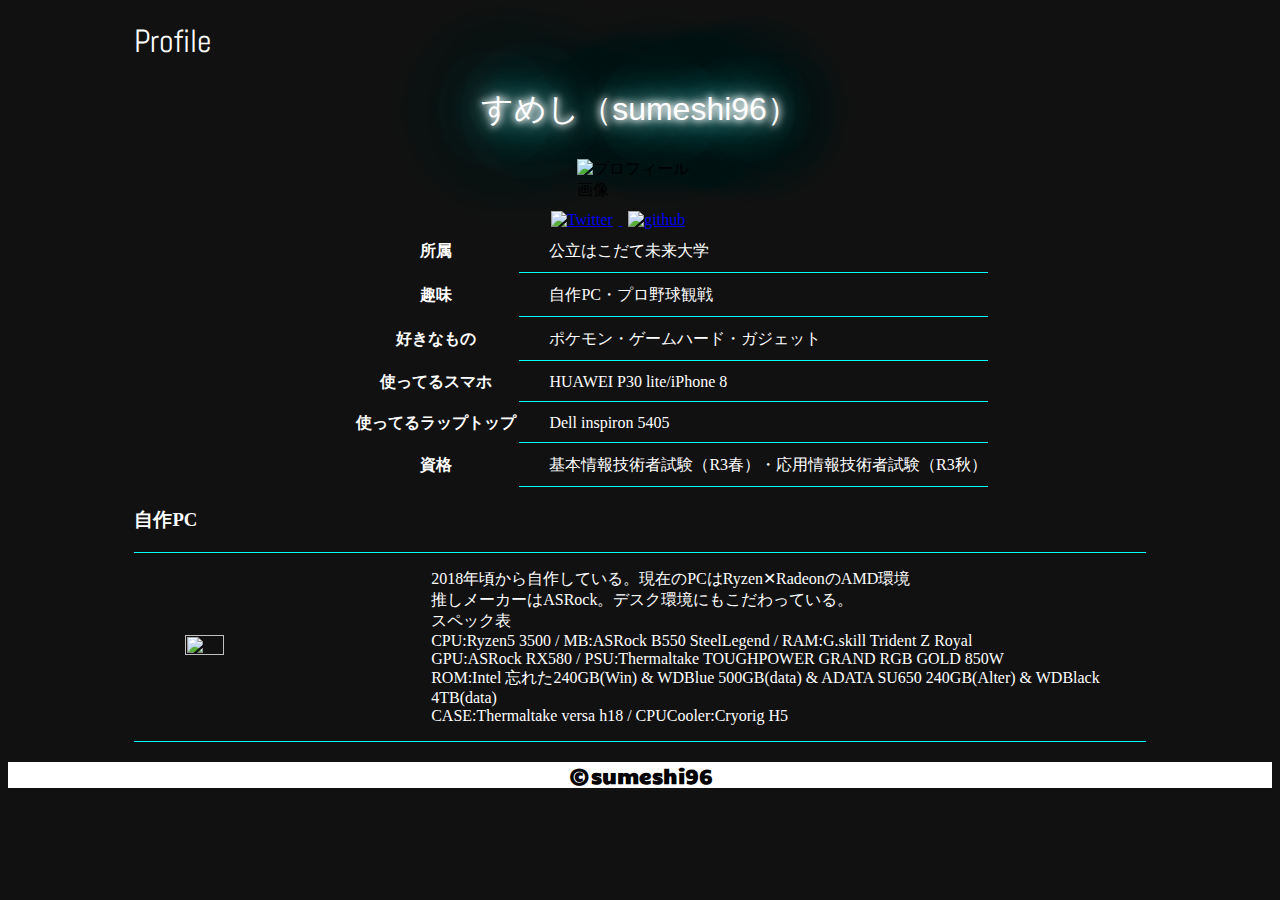
==== index.html @ e26fe9ff "2/14" ====
<!DOCTYPE html>
<html lang="ja">

<head>
    <meta charset="utf-8">
    <meta name="viewport" content="width=device-width,initial-scale=1.0">
    <title>sumeshi.tech(仮)</title>
    <link rel="stylesheet" type="text/css" href="style.css">
    <script src="main.js"></script>
</head>

<body>
    <header>
        <!--ここにSVGアニメーション入れたい-->
        <!--AfterEffectでつくろうかな-->

    </header>
    <div class="info-segment">
        <h1>Profile</h1>
        <h2>すめし（sumeshi96）</h2>
        <img src="/image/mikerou.jpg" alt="プロフィール画像" class="profile-picture">
        <div class="link-segment">
            <a href="https://twitter.com/Sumeshi96_FUN" class="link">
                <img src="/image/twitter.jpeg" alt="Twitter" class="link-button">
            </a>
            <a href="https://github.com/sumeshi96" class="link">
                <img src="/image/github.jpeg" alt="github" class="link-button">
            </a>
        </div>
        <table class="profile">
            <tr>
                <th>所属</th>
                <td>公立はこだて未来大学</td>
            </tr>
            <tr>
                <th>趣味</th>
                <td>自作PC・プロ野球観戦</td>
            </tr>
            <tr>
                <th>好きなもの</th>
                <td>ポケモン・ゲームハード・ガジェット</td>
            </tr>
            <tr>
                <th>使ってるスマホ</th>
                <td>HUAWEI P30 lite/iPhone 8</td>
            </tr>
            <tr>
                <th>使ってるラップトップ</th>
                <td>Dell inspiron 5405</td>
            </tr>
            <tr>
                <th>資格</th>
                <td>基本情報技術者試験（R3春）・応用情報技術者試験（R3秋）</td>
            </tr>
        </table>
    </div>

    <div class="article">
        <h3>自作PC</h3>
        <article id="zisaku">
            <img src="/image/AQUA.jpg" class="article_image">
            <div class="article_text">
                <p>
                    2018年頃から自作している。現在のPCはRyzen✕RadeonのAMD環境<br>
                    推しメーカーはASRock。デスク環境にもこだわっている。<br>
                    スペック表<br>
                    CPU:Ryzen5 3500 / MB:ASRock B550 SteelLegend / RAM:G.skill Trident Z Royal<br>
                    GPU:ASRock RX580 / PSU:Thermaltake TOUGHPOWER GRAND RGB GOLD 850W<br>
                    ROM:Intel 忘れた240GB(Win) & WDBlue 500GB(data) & ADATA SU650 240GB(Alter) & WDBlack 4TB(data)<br>
                    CASE:Thermaltake versa h18 / CPUCooler:Cryorig H5<br>
                </p>
            </div>
        </article>

    </div>

    <footer>
        <h6>&copy;sumeshi96</h6>
    </footer>
</body>

</html>
---- style.css ----
@import url('https://fonts.googleapis.com/css2?family=Abel&family=Candal&family=Kosugi+Maru&display=swap');
/*
font-family: 'Abel', sans-serif;
font-family: 'Candal', sans-serif;
font-family: 'Kosugi Maru', sans-serif;
*/

body{
        background-color:#111111;
}

h1{
    color:white;
    margin-left:10%;
    font-family: 'Abel', sans-serif;
    font-weight:100;
}

h2{
    font-size:200%;
    text-align:center;
    color:white;
    text-shadow: 
    0 0 7px #fff,
    0 0 10px #fff,
    0 0 21px #fff,
    0 0 42px #00FFFF,
    0 0 82px #00FFFF,
    0 0 92px #00FFFF,
    0 0 102px #00FFFF,
    0 0 151px #00FFFF;
    font-weight:100;
    font-family: 'Kosugi Maru', sans-serif;
}

.profile-picture{
    display:block;
    margin-left:auto;
    margin-right:auto;
    width:10%;
}

.link-segment{
    width:15%;
    display:block;
    margin-left:auto;
    margin-right:auto;
    padding-top:10px;
}

.link-button{
    width:40%;
    padding-left:3%;
    padding-right:3%
}

.profile{
    color:white;
    text-align:center;
    margin-left:auto;
    margin-right:auto;
    padding-left:5%;
}

@media screen and (max-width:400px){
    .profile{
        font-size:50%;
    }
}

.profile tr td {
    color:white;
    padding-top:10px;
    padding-bottom:10px;
    padding-left:30px;
    text-align:left;
    border-bottom: 1px solid #00FFFF;
}

article{
    border-top:1px solid #00FFFF;
    border-bottom:1px solid #00FFFF;
    display:flex;
    justify-content:space-around;
    margin-bottom:2%;
}

@media screen and (max-width:400px){
    article{
        display:flex;
        flex-direction:column;
        border-top:1px solid #00FFFF;
        border-bottom:1px solid #00FFFF;
        margin-bottom:2%;
    }
}

.article{
    color:white;
    margin-left:10%;
    margin-right:10%;
}

.article_image{
    width:20%;
    height:20%;
    margin-left:5%;
    margin-right:5%;
    margin-top:auto;
    margin-bottom:auto;
}

@media screen and (max-width:400px){
    .article_text{
        font-size:50%;
        margin-left:5%;
        margin-right:5%;
    }
}

h3{
    clear:both;
    color:white;
}

footer{
    background-color:white;
    width:100%;
    bottom:0;
    margin-top:0px;
    margin-bottom:0px;
}

h6{
    margin-top:0px;
    margin-bottom:0px;
    text-align:center;
    font-size:20px;
    color:black;
    font-family: 'Candal', sans-serif;
}
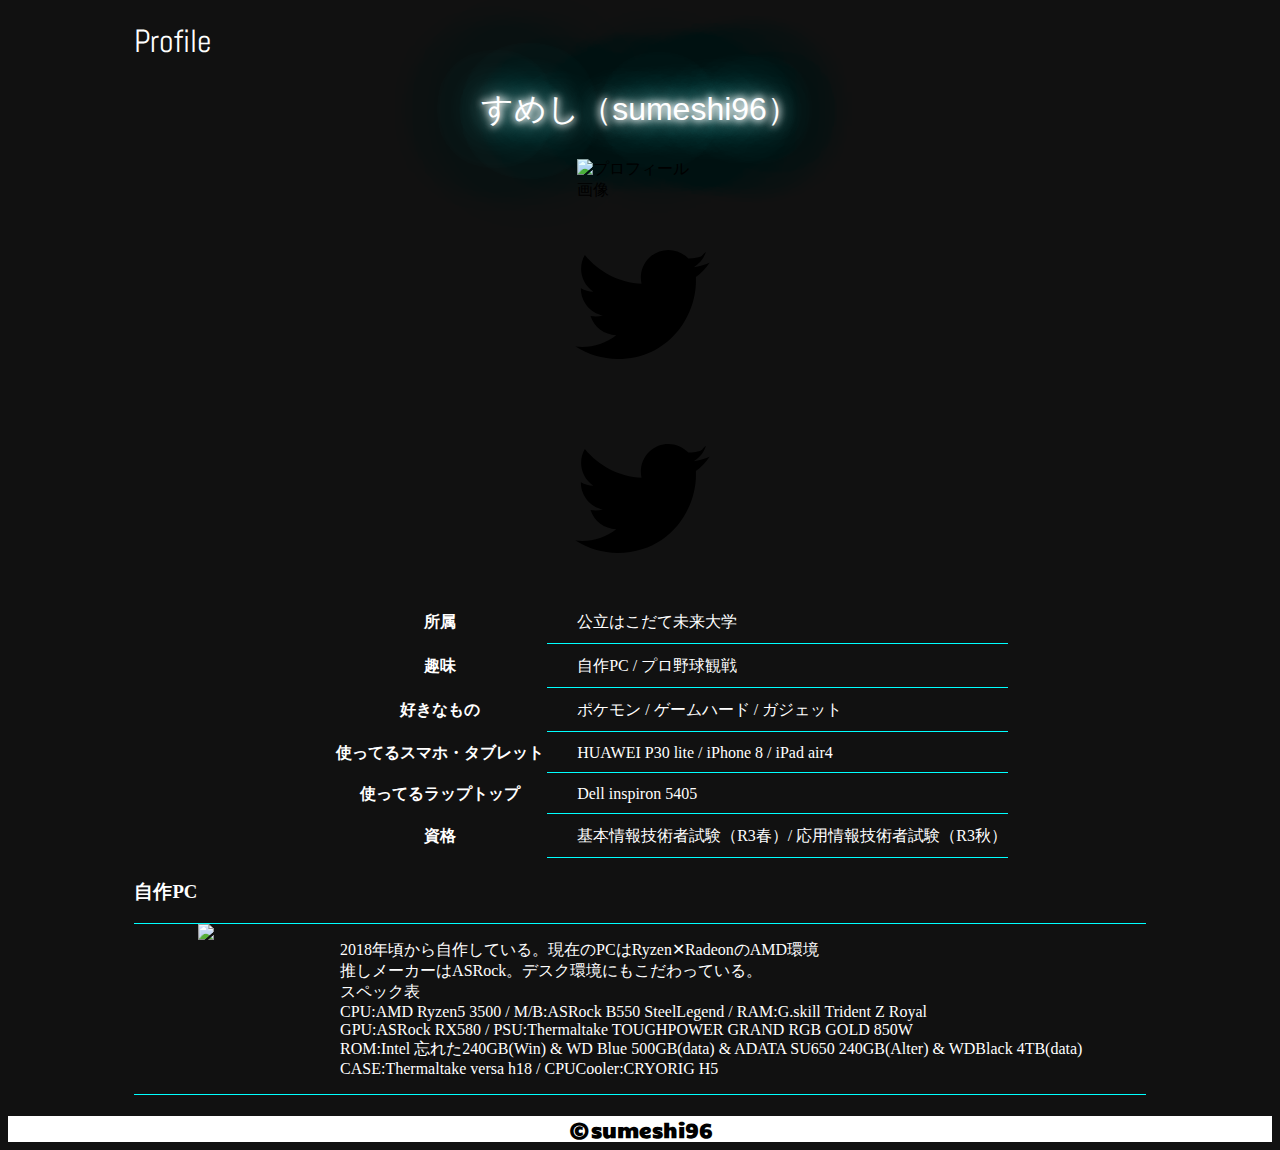
==== commit 874d264a: "WIP" ====
--- a/index.html
+++ b/index.html
@@ -6,13 +6,18 @@
     <meta name="viewport" content="width=device-width,initial-scale=1.0">
     <title>sumeshi.tech(仮)</title>
     <link rel="stylesheet" type="text/css" href="style.css">
+    <!--<link rel="stylesheet" type="text/css" href="mini.css" media="screen and (min-width:375px) and (max-width:600px)">-->
     <script src="main.js"></script>
 </head>
 
 <body>
+
+    <!--見たな・・・冗長なコードあったらこっそり教えて・・・-->
+
+
     <header>
         <!--ここにSVGアニメーション入れたい-->
-        <!--AfterEffectでつくろうかな-->
+        <!--手書きでやることになった・・・-->
 
     </header>
     <div class="info-segment">
@@ -21,12 +26,44 @@
         <img src="/image/mikerou.jpg" alt="プロフィール画像" class="profile-picture">
         <div class="link-segment">
             <a href="https://twitter.com/Sumeshi96_FUN" class="link">
-                <img src="/image/twitter.jpeg" alt="Twitter" class="link-button">
+                <svg class="twitter-icon" version="1.1" id="Logo" xmlns="http://www.w3.org/2000/svg"
+                    xmlns:xlink="http://www.w3.org/1999/xlink" x="0px" y="0px" viewBox="-55 -70 348 350"
+                    style="enable-background:new 0 0 248 204;" xml:space="preserve">
+                    <g id="Logo_1_">
+                        <path id="white_background" class="st0"
+                            d="M221.95,51.29c0.15,2.17,0.15,4.34,0.15,6.53c0,66.73-50.8,143.69-143.69,143.69v-0.04
+		                        C50.97,201.51,24.1,193.65,1,178.83c3.99,0.48,8,0.72,12.02,0.73c22.74,0.02,44.83-7.61,62.72-21.66
+		                        c-21.61-0.41-40.56-14.5-47.18-35.07c7.57,1.46,15.37,1.16,22.8-0.87C27.8,117.2,10.85,96.5,10.85,72.46c0-0.22,0-0.43,0-0.64
+		                        c7.02,3.91,14.88,6.08,22.92,6.32C11.58,63.31,4.74,33.79,18.14,10.71c25.64,31.55,63.47,50.73,104.08,52.76
+		                        c-4.07-17.54,1.49-35.92,14.61-48.25c20.34-19.12,52.33-18.14,71.45,2.19c31.31-2.23,22.15-6.38,32.07-12.26
+		                        c-3.77,11.69-11.66,21.62-22.2,27.93c10.01-1.18,19.79-3.86,29-7.95C240.37,35.29,231.83,44.14,221.95,51.29z" />
+                    </g>
+                </svg>
+                <!-- <img src="/image/twitter.jpeg" alt="Twitter" class="link-button"> -->
             </a>
+            <a href="https://twitter.com/Sumeshi96_FUN" class="link">
+                <svg class="twitter-icon" version="1.1" id="Logo" xmlns="http://www.w3.org/2000/svg"
+                    xmlns:xlink="http://www.w3.org/1999/xlink" x="0px" y="0px" viewBox="-55 -70 348 350"
+                    style="enable-background:new 0 0 248 204;" xml:space="preserve">
+                    <g id="Logo_1_">
+                        <path id="white_background" class="st0"
+                            d="M221.95,51.29c0.15,2.17,0.15,4.34,0.15,6.53c0,66.73-50.8,143.69-143.69,143.69v-0.04
+		                        C50.97,201.51,24.1,193.65,1,178.83c3.99,0.48,8,0.72,12.02,0.73c22.74,0.02,44.83-7.61,62.72-21.66
+		                        c-21.61-0.41-40.56-14.5-47.18-35.07c7.57,1.46,15.37,1.16,22.8-0.87C27.8,117.2,10.85,96.5,10.85,72.46c0-0.22,0-0.43,0-0.64
+		                        c7.02,3.91,14.88,6.08,22.92,6.32C11.58,63.31,4.74,33.79,18.14,10.71c25.64,31.55,63.47,50.73,104.08,52.76
+		                        c-4.07-17.54,1.49-35.92,14.61-48.25c20.34-19.12,52.33-18.14,71.45,2.19c31.31-2.23,22.15-6.38,32.07-12.26
+		                        c-3.77,11.69-11.66,21.62-22.2,27.93c10.01-1.18,19.79-3.86,29-7.95C240.37,35.29,231.83,44.14,221.95,51.29z" />
+                    </g>
+                </svg>
+                <!-- <img src="/image/twitter.jpeg" alt="Twitter" class="link-button"> -->
+            </a>
+            <!--
             <a href="https://github.com/sumeshi96" class="link">
                 <img src="/image/github.jpeg" alt="github" class="link-button">
             </a>
+            -->
         </div>
+
         <table class="profile">
             <tr>
                 <th>所属</th>
@@ -34,15 +71,15 @@
             </tr>
             <tr>
                 <th>趣味</th>
-                <td>自作PC・プロ野球観戦</td>
+                <td>自作PC / プロ野球観戦</td>
             </tr>
             <tr>
                 <th>好きなもの</th>
-                <td>ポケモン・ゲームハード・ガジェット</td>
+                <td>ポケモン / ゲームハード / ガジェット</td>
             </tr>
             <tr>
-                <th>使ってるスマホ</th>
-                <td>HUAWEI P30 lite/iPhone 8</td>
+                <th>使ってるスマホ・タブレット</th>
+                <td>HUAWEI P30 lite / iPhone 8 / iPad air4</td>
             </tr>
             <tr>
                 <th>使ってるラップトップ</th>
@@ -50,7 +87,7 @@
             </tr>
             <tr>
                 <th>資格</th>
-                <td>基本情報技術者試験（R3春）・応用情報技術者試験（R3秋）</td>
+                <td>基本情報技術者試験（R3春）/ 応用情報技術者試験（R3秋）</td>
             </tr>
         </table>
     </div>
@@ -58,16 +95,16 @@
     <div class="article">
         <h3>自作PC</h3>
         <article id="zisaku">
-            <img src="/image/AQUA.jpg" class="article_image">
-            <div class="article_text">
+            <img src="/image/AQUA.jpg" class="article-image">
+            <div class="article-text">
                 <p>
                     2018年頃から自作している。現在のPCはRyzen✕RadeonのAMD環境<br>
                     推しメーカーはASRock。デスク環境にもこだわっている。<br>
                     スペック表<br>
-                    CPU:Ryzen5 3500 / MB:ASRock B550 SteelLegend / RAM:G.skill Trident Z Royal<br>
+                    CPU:AMD Ryzen5 3500 / M/B:ASRock B550 SteelLegend / RAM:G.skill Trident Z Royal<br>
                     GPU:ASRock RX580 / PSU:Thermaltake TOUGHPOWER GRAND RGB GOLD 850W<br>
-                    ROM:Intel 忘れた240GB(Win) & WDBlue 500GB(data) & ADATA SU650 240GB(Alter) & WDBlack 4TB(data)<br>
-                    CASE:Thermaltake versa h18 / CPUCooler:Cryorig H5<br>
+                    ROM:Intel 忘れた240GB(Win) & WD Blue 500GB(data) & ADATA SU650 240GB(Alter) & WDBlack 4TB(data)<br>
+                    CASE:Thermaltake versa h18 / CPUCooler:CRYORIG H5<br>
                 </p>
             </div>
         </article>
--- a/mini.css
+++ b/mini.css
@@ -0,0 +1,133 @@
+@import url('https://fonts.googleapis.com/css2?family=Abel&family=Candal&family=Kosugi+Maru&display=swap');
+/*
+font-family: 'Abel', sans-serif;
+font-family: 'Candal', sans-serif;
+font-family: 'Kosugi Maru', sans-serif;
+*/
+
+body{
+        background-color:#111111;
+}
+
+h1{
+    color:white;
+    margin-left:10%;
+    font-family: 'Abel', sans-serif;
+    font-weight:100;
+}
+
+h2{
+    font-size:200%;
+    text-align:center;
+    color:white;
+    text-shadow: 
+    0 0 7px #fff,
+    0 0 10px #fff,
+    0 0 21px #fff,
+    0 0 42px #FF00FF,
+    0 0 82px #FF00FF,
+    0 0 92px #FF00FF,
+    0 0 102px #FF00FF,
+    0 0 151px #FF00FF;
+    font-weight:100;
+    font-family: 'Kosugi Maru', sans-serif;
+}
+
+.profile-picture{
+    display:block;
+    margin-left:auto;
+    margin-right:auto;
+    width:10%;
+}
+
+.link-segment{
+    width:15%;
+    display:block;
+    margin-left:auto;
+    margin-right:auto;
+    padding-top:10px;
+}
+
+.link-button{
+    width:40%;
+    padding-left:3%;
+    padding-right:3%
+}
+
+.st0 {
+    fill: #1D9BF0;
+}
+
+.profile{
+    color:white;
+    text-align:center;
+    margin-left:auto;
+    margin-right:auto;
+    padding-left:5%;
+}
+
+@media screen and (max-width:400px){
+    .profile{
+        font-size:50%;
+    }
+}
+
+.profile tr td {
+    color:white;
+    padding-top:10px;
+    padding-bottom:10px;
+    padding-left:30px;
+    text-align:left;
+    border-bottom: 1px solid #FF00FF;
+}
+    
+article{
+    display:flex;
+    flex-direction:column;
+    border-top:1px solid #FF00FF;
+    border-bottom:1px solid #FF00FF;
+    margin-bottom:2%;
+}
+
+.article{
+    color:white;
+    margin-left:10%;
+    margin-right:10%;
+}
+
+.article_image{
+    width:20%;
+    height:20%;
+    margin-left:5%;
+    margin-right:5%;
+    margin-top:auto;
+    margin-bottom:auto;
+}
+
+.article_text{
+    font-size:50%;
+    margin-left:5%;
+    margin-right:5%;
+}
+
+h3{
+    clear:both;
+    color:white;
+}
+
+footer{
+    background-color:white;
+    width:100%;
+    bottom:0;
+    margin-top:0px;
+    margin-bottom:0px;
+}
+
+h6{
+    margin-top:0px;
+    margin-bottom:0px;
+    text-align:center;
+    font-size:20px;
+    color:black;
+    font-family: 'Candal', sans-serif;
+}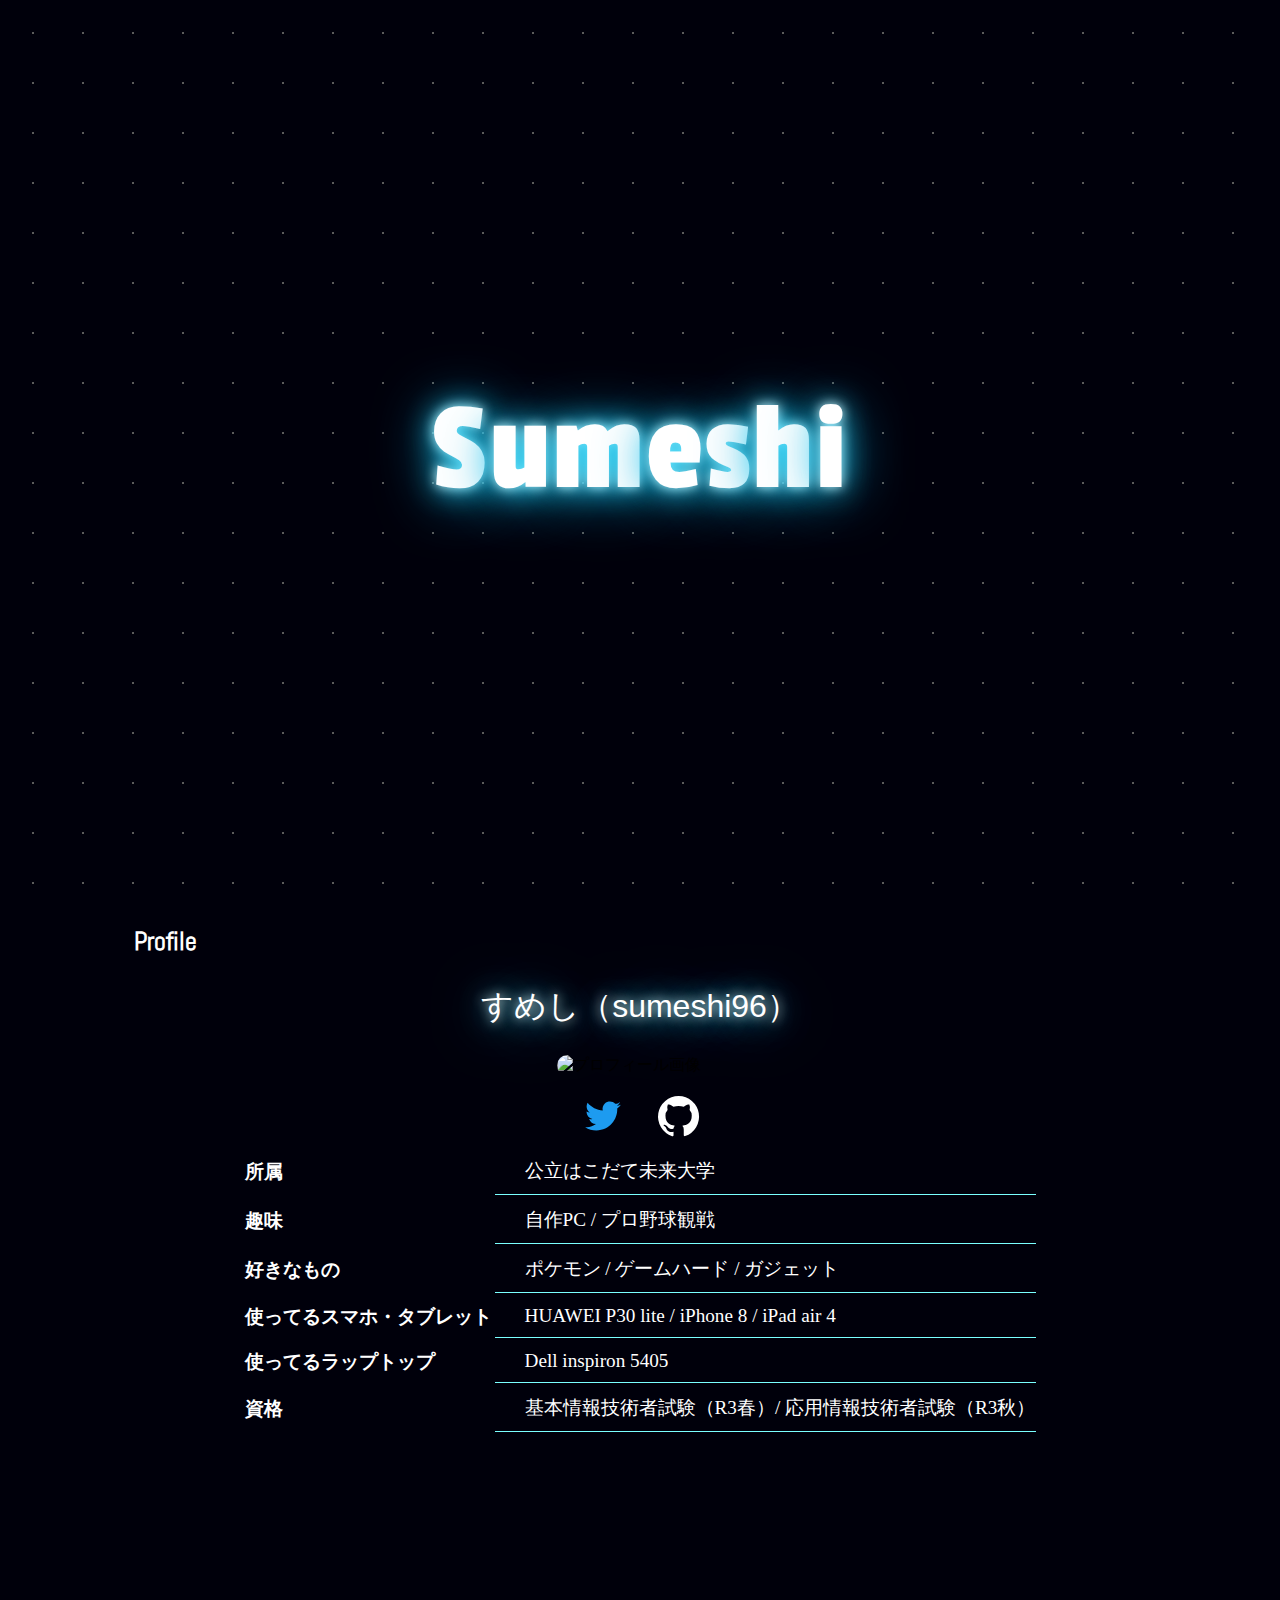
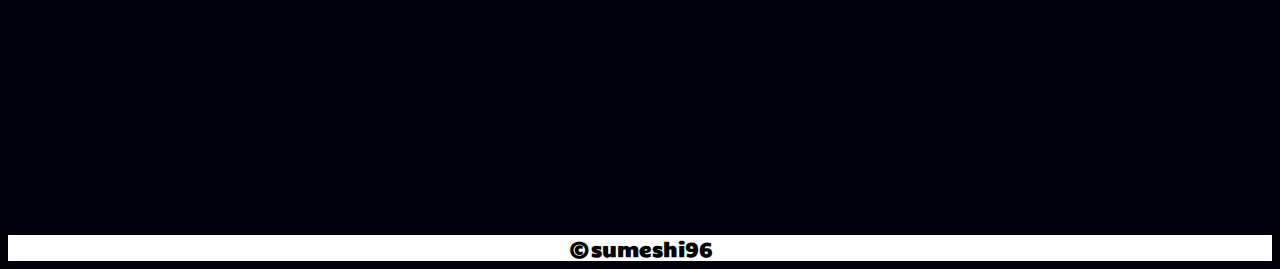
==== commit cffcb37c: "ver.1.0" ====
--- a/index.html
+++ b/index.html
@@ -6,8 +6,6 @@
     <meta name="viewport" content="width=device-width,initial-scale=1.0">
     <title>sumeshi.tech(仮)</title>
     <link rel="stylesheet" type="text/css" href="style.css">
-    <!--<link rel="stylesheet" type="text/css" href="mini.css" media="screen and (min-width:375px) and (max-width:600px)">-->
-    <script src="main.js"></script>
 </head>
 
 <body>
@@ -16,9 +14,9 @@
 
 
     <header>
-        <!--ここにSVGアニメーション入れたい-->
-        <!--手書きでやることになった・・・-->
-
+        <div class="logo-segment">
+            <div class="logo">S<span>um</span>es<span>h</span>i</div>
+        </div>
     </header>
     <div class="info-segment">
         <h1>Profile</h1>
@@ -39,29 +37,24 @@
 		                        c-3.77,11.69-11.66,21.62-22.2,27.93c10.01-1.18,19.79-3.86,29-7.95C240.37,35.29,231.83,44.14,221.95,51.29z" />
                     </g>
                 </svg>
-                <!-- <img src="/image/twitter.jpeg" alt="Twitter" class="link-button"> -->
             </a>
-            <a href="https://twitter.com/Sumeshi96_FUN" class="link">
-                <svg class="twitter-icon" version="1.1" id="Logo" xmlns="http://www.w3.org/2000/svg"
-                    xmlns:xlink="http://www.w3.org/1999/xlink" x="0px" y="0px" viewBox="-55 -70 348 350"
-                    style="enable-background:new 0 0 248 204;" xml:space="preserve">
-                    <g id="Logo_1_">
-                        <path id="white_background" class="st0"
-                            d="M221.95,51.29c0.15,2.17,0.15,4.34,0.15,6.53c0,66.73-50.8,143.69-143.69,143.69v-0.04
-		                        C50.97,201.51,24.1,193.65,1,178.83c3.99,0.48,8,0.72,12.02,0.73c22.74,0.02,44.83-7.61,62.72-21.66
-		                        c-21.61-0.41-40.56-14.5-47.18-35.07c7.57,1.46,15.37,1.16,22.8-0.87C27.8,117.2,10.85,96.5,10.85,72.46c0-0.22,0-0.43,0-0.64
-		                        c7.02,3.91,14.88,6.08,22.92,6.32C11.58,63.31,4.74,33.79,18.14,10.71c25.64,31.55,63.47,50.73,104.08,52.76
-		                        c-4.07-17.54,1.49-35.92,14.61-48.25c20.34-19.12,52.33-18.14,71.45,2.19c31.31-2.23,22.15-6.38,32.07-12.26
-		                        c-3.77,11.69-11.66,21.62-22.2,27.93c10.01-1.18,19.79-3.86,29-7.95C240.37,35.29,231.83,44.14,221.95,51.29z" />
+
+
+            <a href="https://github.com/sumeshi96" class="link">
+                <svg class="github-icon" xmlns="http://www.w3.org/2000/svg" viewBox="-4 -4 40 40"
+                    style="enable-background:new 0 0 50 50">
+                    <g id="レイヤー_2" data-name="レイヤー 2">
+                        <g id="Layer_1" data-name="Layer 1">
+                            <path class="cls-1"
+                                d="M16.29,0a16.29,16.29,0,0,0-5.15,31.75c.82.15,1.11-.36,1.11-.79s0-1.41,0-2.77C7.7,29.18,6.74,26,6.74,26a4.36,
+                                4.36,0,0,0-1.81-2.39c-1.47-1,.12-1,.12-1a3.43,3.43,0,0,1,2.49,1.68,3.48,3.48,0,0,0,4.74,1.36,3.46,3.46,0,0,1,
+                                1-2.18c-3.62-.41-7.42-1.81-7.42-8a6.3,6.3,0,0,1,1.67-4.37,5.94,5.94,0,0,1,.16-4.31s1.37-.44,4.48,1.67a15.41,
+                                15.41,0,0,1,8.16,0c3.11-2.11,4.47-1.67,4.47-1.67A5.91,5.91,0,0,1,25,11.07a6.3,6.3,0,0,1,1.67,4.37c0,6.26-3.81,
+                                7.63-7.44,8a3.85,3.85,0,0,1,1.11,3c0,2.18,0,3.94,0,4.47s.29.94,1.12.78A16.29,16.29,0,0,0,16.29,0Z" />
+                        </g>
                     </g>
                 </svg>
-                <!-- <img src="/image/twitter.jpeg" alt="Twitter" class="link-button"> -->
             </a>
-            <!--
-            <a href="https://github.com/sumeshi96" class="link">
-                <img src="/image/github.jpeg" alt="github" class="link-button">
-            </a>
-            -->
         </div>
 
         <table class="profile">
@@ -79,7 +72,7 @@
             </tr>
             <tr>
                 <th>使ってるスマホ・タブレット</th>
-                <td>HUAWEI P30 lite / iPhone 8 / iPad air4</td>
+                <td>HUAWEI P30 lite / iPhone 8 / iPad air 4</td>
             </tr>
             <tr>
                 <th>使ってるラップトップ</th>
@@ -92,25 +85,6 @@
         </table>
     </div>
 
-    <div class="article">
-        <h3>自作PC</h3>
-        <article id="zisaku">
-            <img src="/image/AQUA.jpg" class="article-image">
-            <div class="article-text">
-                <p>
-                    2018年頃から自作している。現在のPCはRyzen✕RadeonのAMD環境<br>
-                    推しメーカーはASRock。デスク環境にもこだわっている。<br>
-                    スペック表<br>
-                    CPU:AMD Ryzen5 3500 / M/B:ASRock B550 SteelLegend / RAM:G.skill Trident Z Royal<br>
-                    GPU:ASRock RX580 / PSU:Thermaltake TOUGHPOWER GRAND RGB GOLD 850W<br>
-                    ROM:Intel 忘れた240GB(Win) & WD Blue 500GB(data) & ADATA SU650 240GB(Alter) & WDBlack 4TB(data)<br>
-                    CASE:Thermaltake versa h18 / CPUCooler:CRYORIG H5<br>
-                </p>
-            </div>
-        </article>
-
-    </div>
-
     <footer>
         <h6>&copy;sumeshi96</h6>
     </footer>
--- a/style.css
+++ b/style.css
@@ -1,4 +1,4 @@
-@import url('https://fonts.googleapis.com/css2?family=Abel&family=Candal&family=Kosugi+Maru&display=swap');
+@import url('https://fonts.googleapis.com/css2?family=Abel&family=Candal&family=Passion+One&display=Kosugi+Maru&display=swap');
 /*
 font-family: 'Abel', sans-serif;
 font-family: 'Candal', sans-serif;
@@ -6,29 +6,103 @@
 */
 
 body{
-        background-color:#111111;
+    background-color:#00000B;
+}
+
+.logo-segment{
+    width100%;
+    height:100vh;
+    background-image:radial-gradient(rgb(92, 92, 92), 1px,transparent 1px);
+    background-size:50px 50px ;
+    animation:fadeIn 2s ease 0s 1 normal;
+}
+
+@keyframes fadeIn{
+    0%{
+        opacity:0;
+    }
+    100%{
+        opacity:1;
+    }
+}
+
+.logo{
+    position:absolute;
+    top:50%;
+    left:50%;
+    transform:translate(-50%,-50%);
+    font-family: 'Passion One', cursive;
+    display:inline-block;
+    color:#fff;
+    letter-spacing:3px;
+    font-size:10vw;
+    text-shadow:0 1px 30px #2DD9FE,
+                0 0 12px #fff,
+                2px 5px 60px #00A3D5;
+    animation:fadeIn 8s ease 0s 1 normal;
+}
+
+.logo >span{
+    -webkit-animation:blink 3s infinite alternate;
+    animation:blink 3s infinite alternate;
+    
+}
+
+@-webkit-keyframes blink{
+    40%{
+        opacity:.85;
+    }
+    42%{
+        opacity:.4;
+    }
+    43%{
+        opacity:.85;
+    }
+    45%{
+        opacity:.4;
+    }
+    46%{
+        opacity:.85;
+    }
+}
+
+@keyframes blink{
+    40%{
+        opacity:.85;
+    }
+    42%{
+        opacity:.4;
+    }
+    43%{
+        opacity:.85;
+    }
+    45%{
+        opacity:.4;
+    }
+    46%{
+        opacity:.85;
+    }
+}
+
+.info-segment{
+    height:100vh;
 }
 
 h1{
     color:white;
     margin-left:10%;
     font-family: 'Abel', sans-serif;
-    font-weight:100;
+    font-size:2vw;
 }
 
 h2{
-    font-size:200%;
+    font-size:2.5vw;
     text-align:center;
     color:white;
     text-shadow: 
-    0 0 7px #fff,
-    0 0 10px #fff,
-    0 0 21px #fff,
-    0 0 42px #00FFFF,
-    0 0 82px #00FFFF,
-    0 0 92px #00FFFF,
-    0 0 102px #00FFFF,
-    0 0 151px #00FFFF;
+    0 1px 30px #2DD9FE,
+                0 0 12px #fff,
+                2px 5px 60px #00A3D5;
     font-weight:100;
     font-family: 'Kosugi Maru', sans-serif;
 }
@@ -37,34 +111,106 @@
     display:block;
     margin-left:auto;
     margin-right:auto;
-    width:10%;
+    width:13vw;
+    border-radius:30px;
 }
 
 .link-segment{
-    width:15%;
-    display:block;
+    display:flex;
+    justify-content:center;
+    padding-top:15px;
     margin-left:auto;
     margin-right:auto;
-    padding-top:10px;
 }
 
 .link-button{
-    width:40%;
     padding-left:3%;
     padding-right:3%
 }
 
+.link{
+    width:4%;
+    display:inline-block;
+    padding-left:1%;
+    padding-right:1%;
+}
+
+.twitter-icon{
+    width:100%;
+    fill: #1D9BF0;
+    animation:fuwa-inv 3s infinite ease-in-out .8s alternate;
+    transition:0.5s ease-in-out;
+}
+
+.twitter-icon:hover{
+    fill:#FFFFFF;
+    background-size:200%;
+    background-color:#1D9BF0;
+    border-radius:7px;
+}
+
+.github-icon{
+    position:relative;
+    width:100%;
+    display:inline-block;
+    fill: #fff;
+    fill-rule: evenodd;
+    animation:fuwa 3s infinite ease-in-out .8s alternate;
+    transition:0.5s ease-in-out;
+}
+
+@keyframes fuwa{
+    0%{
+        transform:translate(0,0)rotate(-7deg);
+    }
+    50%{
+        transform:translate(0,-7px)rotate(0deg);
+    }
+    100%{
+        transform:translate(0,0)rotate(7deg);
+    }
+}
+
+@keyframes fuwa-inv{
+    0%{
+        transform:translate(0,0)rotate(7deg);
+    }
+    50%{
+        transform:translate(0,-7px)rotate(0deg);
+    }
+    100%{
+        transform:translate(0,0)rotate(-7deg);
+    }
+}
+
+.github-icon:hover{
+    display:inline-block;
+    fill:#000000;
+    fill-rule: evenodd;
+    background-color:#fff;
+    background-size:200%;
+    border-radius:7px;
+}
+
+
+
 .profile{
     color:white;
-    text-align:center;
     margin-left:auto;
     margin-right:auto;
     padding-left:5%;
-}
-
-@media screen and (max-width:400px){
+    padding-right:5%;
+    font-size:2vw;
+}
+
+@media (min-width:960px){
     .profile{
-        font-size:50%;
+        color:white;
+        margin-left:auto;
+        margin-right:auto;
+        padding-left:5%;
+        padding-right:5%;
+        font-size:1.5vw;
     }
 }
 
@@ -73,54 +219,11 @@
     padding-top:10px;
     padding-bottom:10px;
     padding-left:30px;
+    border-bottom: 1px solid #7aFFFF;
+}
+
+.profile th{
     text-align:left;
-    border-bottom: 1px solid #00FFFF;
-}
-
-article{
-    border-top:1px solid #00FFFF;
-    border-bottom:1px solid #00FFFF;
-    display:flex;
-    justify-content:space-around;
-    margin-bottom:2%;
-}
-
-@media screen and (max-width:400px){
-    article{
-        display:flex;
-        flex-direction:column;
-        border-top:1px solid #00FFFF;
-        border-bottom:1px solid #00FFFF;
-        margin-bottom:2%;
-    }
-}
-
-.article{
-    color:white;
-    margin-left:10%;
-    margin-right:10%;
-}
-
-.article_image{
-    width:20%;
-    height:20%;
-    margin-left:5%;
-    margin-right:5%;
-    margin-top:auto;
-    margin-bottom:auto;
-}
-
-@media screen and (max-width:400px){
-    .article_text{
-        font-size:50%;
-        margin-left:5%;
-        margin-right:5%;
-    }
-}
-
-h3{
-    clear:both;
-    color:white;
 }
 
 footer{
@@ -138,4 +241,8 @@
     font-size:20px;
     color:black;
     font-family: 'Candal', sans-serif;
+}
+
+footer{
+    margin-top:10px;
 }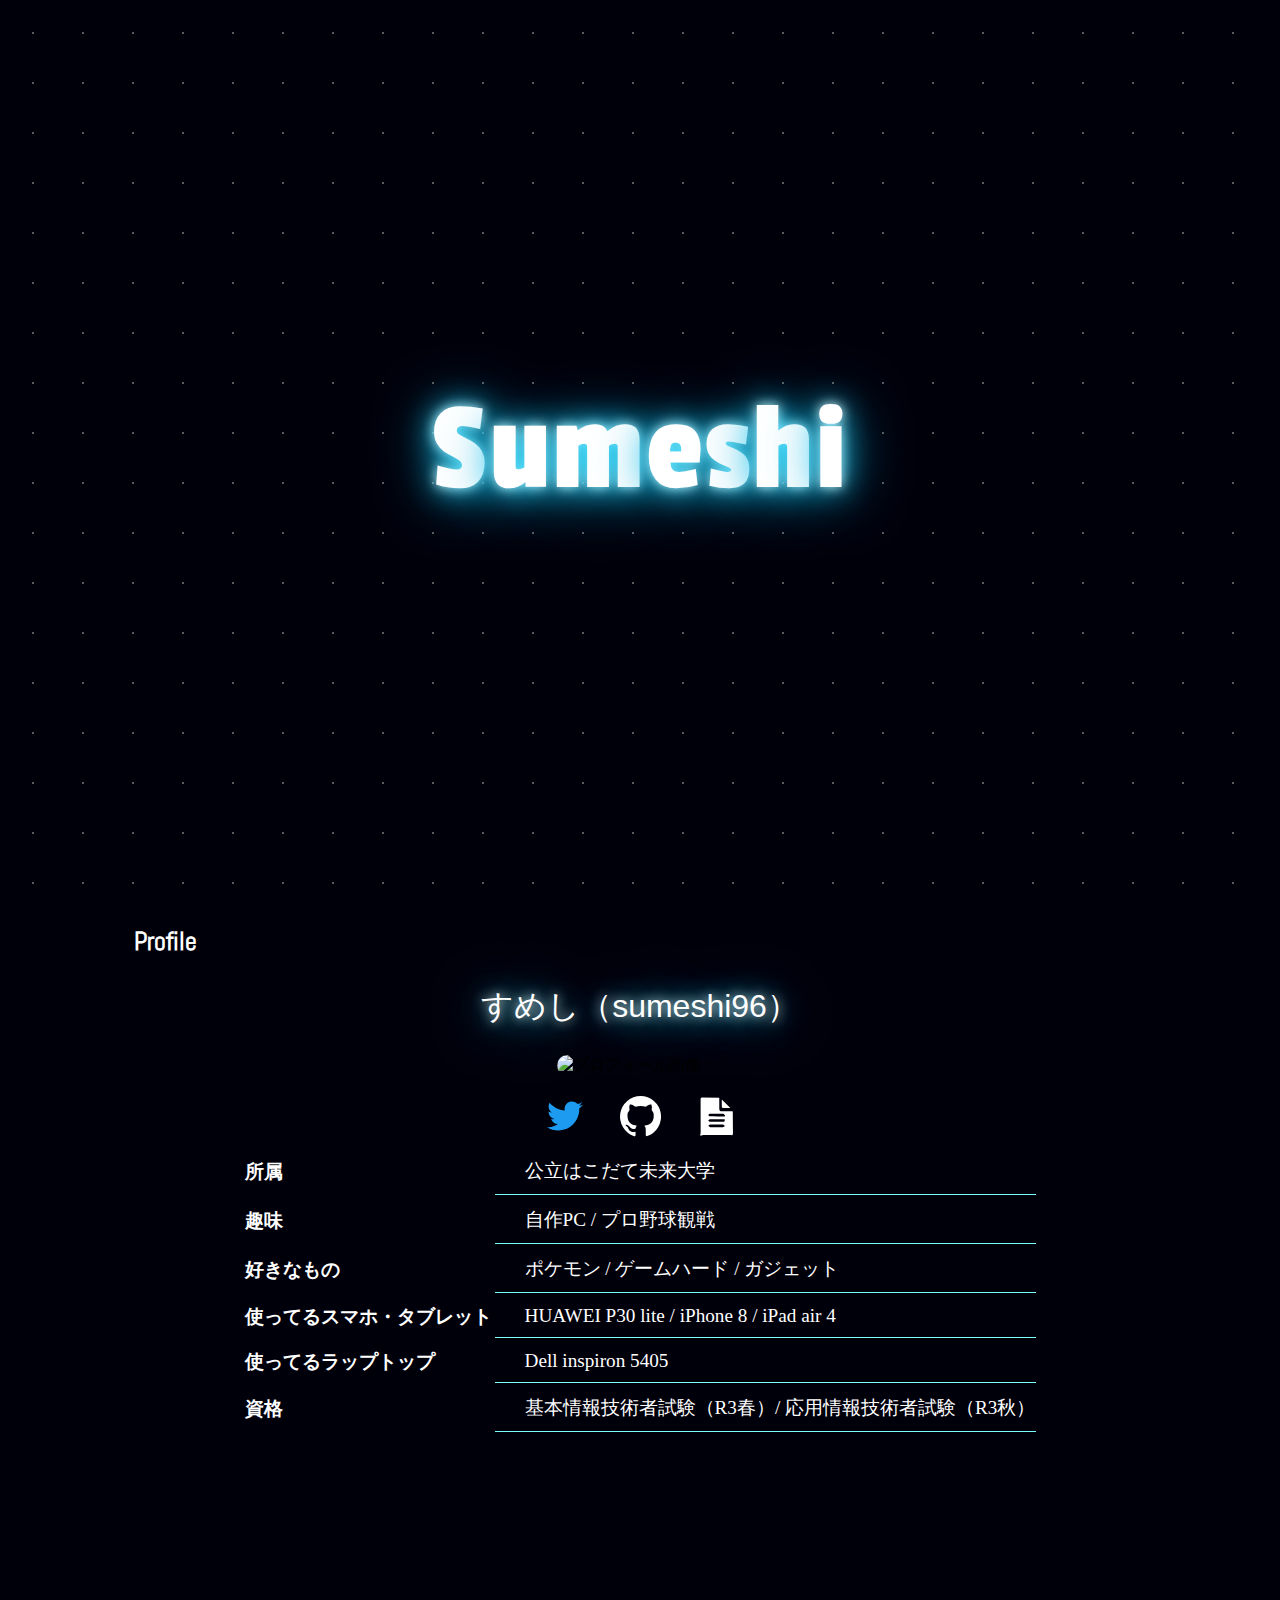
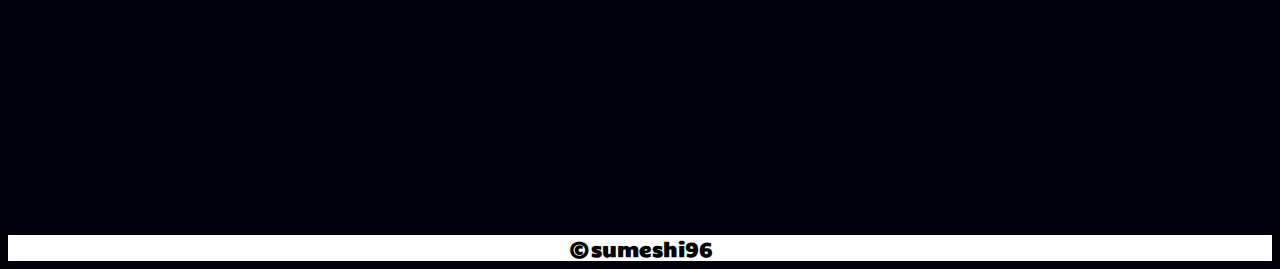
==== commit d9b815df: "ver.1.2 add hackmd-icon" ====
--- a/index.html
+++ b/index.html
@@ -4,7 +4,7 @@
 <head>
     <meta charset="utf-8">
     <meta name="viewport" content="width=device-width,initial-scale=1.0">
-    <title>sumeshi.tech(仮)</title>
+    <title>sumeshi</title>
     <link rel="stylesheet" type="text/css" href="style.css">
 </head>
 
@@ -23,7 +23,7 @@
         <h2>すめし（sumeshi96）</h2>
         <img src="/image/mikerou.jpg" alt="プロフィール画像" class="profile-picture">
         <div class="link-segment">
-            <a href="https://twitter.com/Sumeshi96_FUN" class="link">
+            <a href="https://twitter.com/Sumeshi96_FUN" class="link" title="Twitter">
                 <svg class="twitter-icon" version="1.1" id="Logo" xmlns="http://www.w3.org/2000/svg"
                     xmlns:xlink="http://www.w3.org/1999/xlink" x="0px" y="0px" viewBox="-55 -70 348 350"
                     style="enable-background:new 0 0 248 204;" xml:space="preserve">
@@ -40,7 +40,7 @@
             </a>
 
 
-            <a href="https://github.com/sumeshi96" class="link">
+            <a href="https://github.com/sumeshi96" class="link" title="github">
                 <svg class="github-icon" xmlns="http://www.w3.org/2000/svg" viewBox="-4 -4 40 40"
                     style="enable-background:new 0 0 50 50">
                     <g id="レイヤー_2" data-name="レイヤー 2">
@@ -55,7 +55,26 @@
                     </g>
                 </svg>
             </a>
+            <a href="https://hackmd.io/@sumeshi96" class="link" title="HackMD">
+                <svg class="hackmd-icon" xmlns="http://www.w3.org/2000/svg" viewBox="-18 -13 100 100"
+                    style="enable-background:new 0 0 50 50">
+                    <g id="レイヤー_2" data-name="レイヤー 2">
+                        <g id="レイヤー_1-2" data-name="レイヤー 1">
+                            <path class="cls-1"
+                                d="M3.09,74.9c-1.27-.26-3.6,1.08-3-2a8,8,0,0,0,1-2.53Q1.07,36.21,1,2.05L3,0,37.9.21c0,7.1.13,14.21,0,21.32-.07,4,1.7,5.61,5.64,5.57,
+                                    6.77-.09,13.54.07,20.31.12l.8.82Q64.85,50,65,72l-1.35,2.5A18.43,18.43,0,0,0,60.75,74Q33.53,73.93,6.32,74A12.33,12.33,0,0,0,3.09,74.9ZM32.62,58.79c4.14,0,8.31.22,
+                                    12.43-.12,1.34-.11,2.57-1.65,3.85-2.53-1.2-.94-2.38-2.66-3.61-2.69q-12.67-.36-25.37,0c-1.3,0-2.57,1.62-3.85,2.49,1.37,1,2.68,2.61,4.12,2.74C24.3,59,28.47,58.8,
+                                    32.62,58.79ZM48.35,37.27l1.26-1.59c-1.24-1.24-2.44-3.49-3.72-3.54-9-.31-17.92-.25-26.87,0-1,0-2,1.64-2.93,2.52,1,.88,2,2.52,3,2.54C28.82,37.34,38.59,37.27,48.35,
+                                    37.27Zm.22,5.45c-9.91,0-19.68-.08-29.43.11-1,0-2,1.62-3.05,2.49,1.11.9,2.2,2.55,3.34,2.58,8.45.22,16.92.05,25.38.16C48.13,48.11,49.45,46.81,48.57,42.72Z" />
+                            <path class="cls-2"
+                                d="M59.89,20.81c-4.14,0-9.86.07-15.56-.13-.49,0-1.3-1.8-1.33-2.79-.13-5.08-.06-10.18-.06-14Z" />
+                        </g>
+                    </g>
+                </svg>
+            </a>
         </div>
+
+
 
         <table class="profile">
             <tr>
--- a/style.css
+++ b/style.css
@@ -159,29 +159,6 @@
     transition:0.5s ease-in-out;
 }
 
-@keyframes fuwa{
-    0%{
-        transform:translate(0,0)rotate(-7deg);
-    }
-    50%{
-        transform:translate(0,-7px)rotate(0deg);
-    }
-    100%{
-        transform:translate(0,0)rotate(7deg);
-    }
-}
-
-@keyframes fuwa-inv{
-    0%{
-        transform:translate(0,0)rotate(7deg);
-    }
-    50%{
-        transform:translate(0,-7px)rotate(0deg);
-    }
-    100%{
-        transform:translate(0,0)rotate(-7deg);
-    }
-}
 
 .github-icon:hover{
     display:inline-block;
@@ -192,6 +169,43 @@
     border-radius:7px;
 }
 
+.hackmd-icon{
+    fill:#fff;
+    animation:fuwa-inv 3s infinite ease-in-out .8s alternate;
+    transition:0.5s ease-in-out;
+}
+
+.hackmd-icon:hover{
+    display:inline-block;
+    fill:#000000;
+    background-color:#fff;
+    background-size:200%;
+    border-radius:7px;
+}
+
+@keyframes fuwa{
+    0%{
+        transform:translate(0,0)rotate(-7deg);
+    }
+    50%{
+        transform:translate(0,-7px)rotate(0deg);
+    }
+    100%{
+        transform:translate(0,0)rotate(7deg);
+    }
+}
+
+@keyframes fuwa-inv{
+    0%{
+        transform:translate(0,0)rotate(7deg);
+    }
+    50%{
+        transform:translate(0,-7px)rotate(0deg);
+    }
+    100%{
+        transform:translate(0,0)rotate(-7deg);
+    }
+}
 
 
 .profile{
